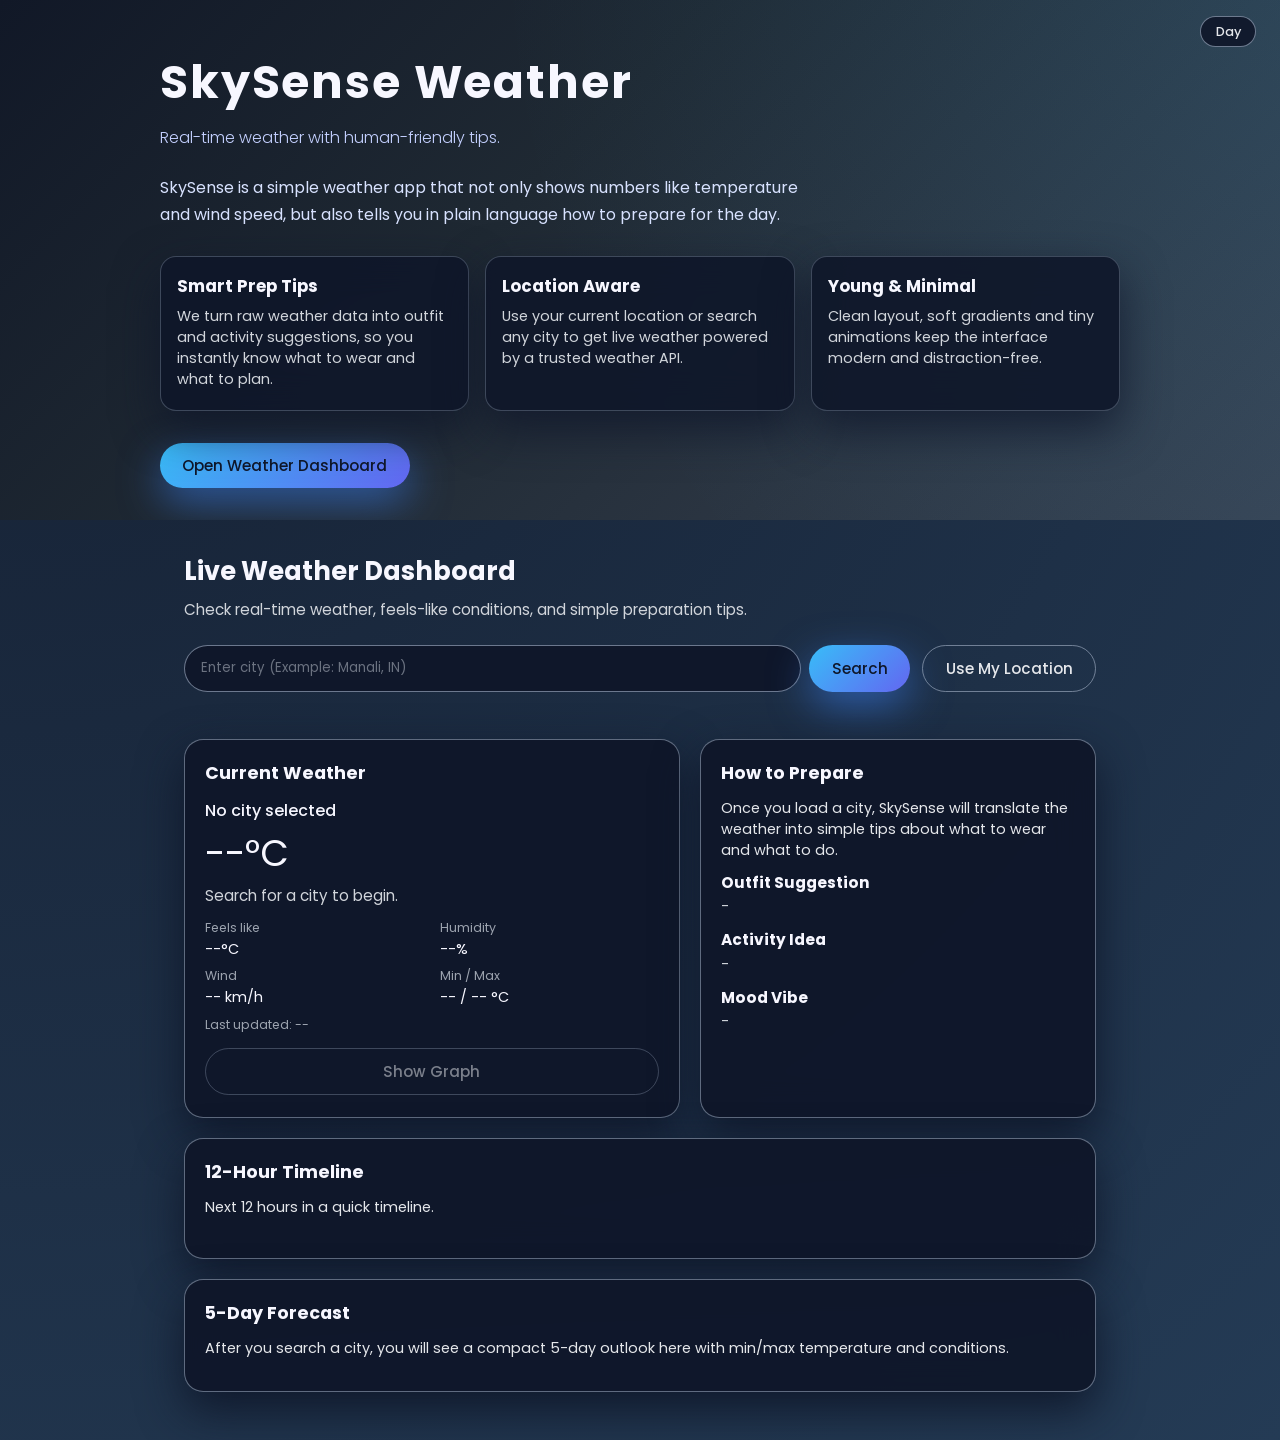
==== index.html @ d51dcdb4 "Initial commit: add weather dashboard web app. Set up a complete frontend weather dashboard with for" ====
<!DOCTYPE html>
<html lang="en">
<head>
  <meta charset="UTF-8" />
  <meta name="viewport" content="width=device-width, initial-scale=1.0" />
  <title>SkySense Weather</title>
  <link rel="stylesheet" href="style.css" />
  <link rel="preconnect" href="https://fonts.googleapis.com">
  <link rel="preconnect" href="https://fonts.gstatic.com" crossorigin>
  <link href="https://fonts.googleapis.com/css2?family=Poppins:wght@300;400;500;600&display=swap" rel="stylesheet">
</head>
<body>
  <header class="hero" id="home">
    <button class="theme-toggle" id="themeToggle" aria-label="Toggle day and night theme">
      Day
    </button>
    <div class="hero-content">
      <h1 class="app-title">SkySense Weather</h1>
      <p class="app-tagline">Real-time weather with human-friendly tips.</p>
      <p class="app-intro">
        SkySense is a simple weather app that not only shows numbers like temperature and wind speed,
        but also tells you in plain language how to prepare for the day.
      </p>
      <div class="hero-highlights">
        <div class="highlight-card">
          <h3>Smart Prep Tips</h3>
          <p>We turn raw weather data into outfit and activity suggestions, so you instantly know what to wear and what to plan.</p>
        </div>
        <div class="highlight-card">
          <h3>Location Aware</h3>
          <p>Use your current location or search any city to get live weather powered by a trusted weather API.</p>
        </div>
        <div class="highlight-card">
          <h3>Young & Minimal</h3>
          <p>Clean layout, soft gradients and tiny animations keep the interface modern and distraction-free.</p>
        </div>
      </div>

      <button class="primary-btn" id="openDashboardBtn">
        Open Weather Dashboard
      </button>
    </div>
  </header>
  <main>
    <section class="dashboard" id="dashboard">
      <div class="dashboard-header">
        <h2>Live Weather Dashboard</h2>
        <p>Check real-time weather, feels-like conditions, and simple preparation tips.</p>
      </div>
      <div class="search-row">
        <div class="search-group">
          <input
            type="text"
            id="cityInput"
            placeholder="Enter city (Example: Manali, IN)"
            aria-label="City name"
          />
          <button id="searchBtn" class="primary-btn">Search</button>
        </div>
        <button id="locationBtn" class="secondary-btn">
          Use My Location
        </button>
      </div>
      <div id="statusMessage" class="status-message" role="status" aria-live="polite"></div>
      <div id="cityMatches" class="city-matches hidden" aria-label="City search matches"></div>
      <div class="cards-grid">
        <article class="card" id="currentWeatherCard">
          <h3>Current Weather</h3>
          <div class="weather-main">
            <div>
              <p class="weather-location" id="locationName">No city selected</p>
              <p class="weather-temp" id="temperature">--°C</p>
              <p class="weather-desc" id="weatherDescription">Search for a city to begin.</p>
            </div>
            <div class="weather-icon-wrapper">
              <img id="weatherIcon" src="" alt="" class="weather-icon hidden" />
            </div>
          </div>

          <div class="weather-details">
            <div>
              <span class="label">Feels like</span>
              <span id="feelsLike">--°C</span>
            </div>
            <div>
              <span class="label">Humidity</span>
              <span id="humidity">--%</span>
            </div>
            <div>
              <span class="label">Wind</span>
              <span id="wind">-- km/h</span>
            </div>
            <div>
              <span class="label">Min / Max</span>
              <span id="minMax">-- / -- °C</span>
            </div>
          </div>

          <p class="updated-time" id="updatedTime">Last updated: --</p>
          <button class="secondary-btn show-graph-btn" id="showGraphBtn" disabled>
            Show Graph
          </button>
        </article>
        <article class="card" id="prepCard">
          <h3>How to Prepare</h3>
          <p class="prep-summary" id="prepSummary">
            Once you load a city, SkySense will translate the weather into simple tips about what to wear and what to do.
          </p>
          <div class="prep-details">
            <div class="prep-block">
              <h4>Outfit Suggestion</h4>
              <p id="outfitSuggestion">-</p>
            </div>
            <div class="prep-block">
              <h4>Activity Idea</h4>
              <p id="activitySuggestion">-</p>
            </div>
            <div class="prep-block">
              <h4>Mood Vibe</h4>
              <p id="moodLine">-</p>
            </div>
          </div>
        </article>
        <article class="card" id="hourlyCard">
          <h3>12-Hour Timeline</h3>
          <p class="forecast-summary">
            Next 12 hours in a quick timeline.
          </p>
          <div class="hourly-timeline" id="hourlyTimeline" aria-label="12-hour timeline forecast">
          </div>
        </article>
        <article class="card" id="forecastCard">
          <h3>5-Day Forecast</h3>
          <p class="forecast-summary">
            After you search a city, you will see a compact 5-day outlook here with min/max temperature and conditions.
          </p>
          <div class="forecast-grid" id="forecastGrid" aria-label="5-day forecast">
          </div>
        </article>
      </div>
    </section>
  </main>
  <script src="script.js"></script>
</body>
</html>
---- style.css ----
*,
*::before,
*::after {
  box-sizing: border-box;
}

body {
  margin: 0;
  font-family: "Poppins", system-ui, -apple-system, BlinkMacSystemFont, "Segoe UI", sans-serif;
  background: radial-gradient(circle at top left, #141e30, #243b55);
  color: #f7f7ff;
  min-height: 100vh;
  display: flex;
  flex-direction: column;
}

img {
  max-width: 100%;
  display: block;
}

button {
  font-family: inherit;
  cursor: pointer;
  border: none;
}

input {
  font-family: inherit;
}

.hero {
  padding: 3rem 1.5rem 2rem;
  background: linear-gradient(135deg, #111827 0%, #1f2933 40%, #374151 100%);
  position: relative;
  overflow: hidden;
}

.hero::before {
  content: "";
  position: absolute;
  inset: -10%;
  background: radial-gradient(circle at top right, rgba(56, 189, 248, 0.15), transparent 55%);
  opacity: 0.9;
  pointer-events: none;
}

.hero-content {
  position: relative;
  max-width: 960px;
  margin: 0 auto;
}

.app-title {
  font-size: clamp(2.4rem, 3.6vw, 3.2rem);
  margin: 0 0 0.5rem;
  letter-spacing: 0.04em;
}

.app-tagline {
  margin: 0 0 1.5rem;
  font-weight: 300;
  color: #c4d0ff;
}

.app-intro {
  max-width: 640px;
  margin: 0 0 1.75rem;
  line-height: 1.7;
  color: #d8e2ff;
}

.hero-highlights {
  display: grid;
  grid-template-columns: repeat(3, minmax(0, 1fr));
  gap: 1rem;
  margin-bottom: 2rem;
}

.highlight-card {
  background: rgba(15, 23, 42, 0.9);
  border-radius: 1rem;
  padding: 1rem 1rem 1.25rem;
  border: 1px solid rgba(148, 163, 184, 0.35);
  box-shadow: 0 18px 45px rgba(15, 23, 42, 0.8);
  backdrop-filter: blur(18px);
  transition: transform 200ms ease, box-shadow 200ms ease, border-color 200ms ease;
}

.highlight-card h3 {
  margin: 0 0 0.4rem;
  font-size: 1.05rem;
}

.highlight-card p {
  margin: 0;
  font-size: 0.9rem;
  color: #d1d5db;
}

.highlight-card:hover {
  transform: translateY(-4px);
  border-color: rgba(96, 165, 250, 0.9);
  box-shadow: 0 24px 50px rgba(15, 23, 42, 0.95);
}

.primary-btn,
.secondary-btn {
  display: inline-flex;
  align-items: center;
  justify-content: center;
  gap: 0.4rem;
  padding: 0.7rem 1.4rem;
  border-radius: 999px;
  font-weight: 500;
  font-size: 0.95rem;
  transition: transform 150ms ease, box-shadow 150ms ease, background 150ms ease,
    border-color 150ms ease, color 150ms ease;
}

.primary-btn {
  background: linear-gradient(135deg, #38bdf8, #6366f1);
  color: #0f172a;
  box-shadow: 0 14px 40px rgba(59, 130, 246, 0.55);
}

.primary-btn:hover {
  transform: translateY(-1px);
  box-shadow: 0 18px 45px rgba(59, 130, 246, 0.75);
}

.secondary-btn {
  background: transparent;
  color: #e5e7eb;
  border: 1px solid rgba(148, 163, 184, 0.7);
}

.secondary-btn:hover {
  background: rgba(15, 23, 42, 0.7);
  border-color: rgba(148, 163, 184, 1);
}

.theme-toggle {
  position: absolute;
  top: 1rem;
  right: 1.5rem;
  padding: 0.35rem 0.9rem;
  border-radius: 999px;
  font-size: 0.8rem;
  font-weight: 500;
  background: rgba(15, 23, 42, 0.9);
  color: #e5e7eb;
  border: 1px solid rgba(148, 163, 184, 0.7);
  backdrop-filter: blur(12px);
}

.theme-toggle:hover {
  background: rgba(30, 64, 175, 0.85);
  border-color: rgba(191, 219, 254, 0.9);
}

.dashboard {
  max-width: 960px;
  margin: 0 auto;
  padding: 2rem 1.5rem 3rem;
}

.dashboard-header h2 {
  margin: 0 0 0.4rem;
  font-size: 1.6rem;
}

.dashboard-header p {
  margin: 0 0 1.5rem;
  color: #d1d5db;
  font-size: 0.95rem;
}

.search-row {
  display: flex;
  flex-wrap: wrap;
  gap: 0.75rem;
  align-items: stretch;
  margin-bottom: 0.75rem;
}

.search-group {
  display: flex;
  flex: 1 1 220px;
  gap: 0.5rem;
}

#cityInput {
  flex: 1;
  border-radius: 999px;
  border: 1px solid rgba(148, 163, 184, 0.7);
  padding: 0.7rem 1rem;
  background: rgba(15, 23, 42, 0.95);
  color: #f9fafb;
  outline: none;
  min-width: 0;
}

#cityInput::placeholder {
  color: #6b7280;
}

#cityInput:focus {
  border-color: #60a5fa;
  box-shadow: 0 0 0 1px rgba(37, 99, 235, 0.6);
}

.helper-text {
  margin: 0 0 0.5rem;
  font-size: 0.85rem;
  color: #9ca3af;
}

.status-message {
  min-height: 1.2rem;
  font-size: 0.9rem;
  margin-bottom: 1rem;
}

.status-message.error {
  color: #fecaca;
}

.status-message.info {
  color: #bfdbfe;
}

.city-matches {
  margin: -0.25rem 0 1rem;
  padding: 0.85rem 0.9rem;
  border-radius: 1rem;
  border: 1px solid rgba(148, 163, 184, 0.45);
  background: rgba(15, 23, 42, 0.85);
  box-shadow: 0 14px 35px rgba(15, 23, 42, 0.7);
}

.city-matches-header {
  font-size: 0.85rem;
  color: #cbd5e1;
  margin-bottom: 0.55rem;
}

.city-matches-list {
  display: flex;
  flex-wrap: wrap;
  gap: 0.5rem;
}

.city-match-btn {
  background: rgba(148, 163, 184, 0.12);
  border: 1px solid rgba(148, 163, 184, 0.35);
  color: #e5e7eb;
  padding: 0.45rem 0.75rem;
  border-radius: 999px;
  font-size: 0.85rem;
  transition: background 150ms ease, border-color 150ms ease, transform 150ms ease;
}

.city-match-btn:hover {
  transform: translateY(-1px);
  background: rgba(96, 165, 250, 0.18);
  border-color: rgba(96, 165, 250, 0.75);
}

.city-match-btn.active {
  background: linear-gradient(135deg, rgba(56, 189, 248, 0.28), rgba(99, 102, 241, 0.28));
  border-color: rgba(56, 189, 248, 0.85);
}

.cards-grid {
  display: grid;
  grid-template-columns: 2fr 1.6fr;
  gap: 1.25rem;
}

.card {
  background: rgba(15, 23, 42, 0.95);
  border-radius: 1.2rem;
  padding: 1.25rem 1.25rem 1.4rem;
  border: 1px solid rgba(148, 163, 184, 0.6);
  box-shadow: 0 18px 45px rgba(15, 23, 42, 0.95);
  backdrop-filter: blur(18px);
  animation: cardIn 350ms ease-out;
}

.card h3 {
  margin: 0 0 0.75rem;
  font-size: 1.1rem;
}

.weather-main {
  display: flex;
  justify-content: space-between;
  gap: 1rem;
  align-items: center;
  margin-bottom: 0.75rem;
}

.weather-location {
  margin: 0 0 0.1rem;
  font-weight: 500;
}

.weather-temp {
  margin: 0 0 0.2rem;
  font-size: 2.3rem;
}

.weather-desc {
  margin: 0;
  color: #d1d5db;
  font-size: 0.95rem;
}

.weather-icon-wrapper {
  width: 70px;
  height: 70px;
  display: flex;
  align-items: center;
  justify-content: center;
}

.weather-icon {
  width: 70px;
  height: 70px;
  filter: drop-shadow(0 8px 18px rgba(15, 23, 42, 0.9));
}

.hidden {
  display: none;
}

.weather-details {
  display: grid;
  grid-template-columns: repeat(2, minmax(0, 1fr));
  gap: 0.4rem 1rem;
  font-size: 0.9rem;
  margin-bottom: 0.5rem;
}

.weather-details .label {
  display: block;
  color: #9ca3af;
  font-size: 0.78rem;
  margin-bottom: 0.15rem;
}

.updated-time {
  margin: 0;
  font-size: 0.78rem;
  color: #9ca3af;
}
.show-graph-btn {
  margin-top: 0.85rem;
  width: 100%;
}
.show-graph-btn:disabled {
  opacity: 0.5;
  cursor: not-allowed;
}

.cards-grid #hourlyCard {
  grid-column: 1 / -1;
}

.cards-grid #forecastCard {
  grid-column: 1 / -1;
}

.hourly-timeline {
  display: flex;
  gap: 0.75rem;
  overflow-x: auto;
  padding: 0.25rem 0.15rem 0.2rem;
  scroll-snap-type: x mandatory;
}

.hourly-timeline::-webkit-scrollbar {
  height: 8px;
}

.hourly-timeline::-webkit-scrollbar-thumb {
  background: rgba(148, 163, 184, 0.35);
  border-radius: 999px;
}

.hourly-item {
  flex: 0 0 auto;
  min-width: 140px;
  background: rgba(15, 23, 42, 0.9);
  border-radius: 0.9rem;
  padding: 0.85rem 0.85rem 0.95rem;
  border: 1px solid rgba(148, 163, 184, 0.5);
  text-align: center;
  scroll-snap-align: start;
}

.hourly-time {
  font-weight: 500;
  color: #e5e7eb;
  font-size: 0.86rem;
  margin-bottom: 0.25rem;
}

.hourly-icon {
  width: 46px;
  height: 46px;
  margin: 0 auto 0.2rem;
  filter: drop-shadow(0 4px 10px rgba(15, 23, 42, 0.9));
}

.hourly-temp {
  font-size: 0.9rem;
  color: #f3f4f6;
  margin-bottom: 0.15rem;
}

.hourly-desc {
  margin: 0;
  font-size: 0.78rem;
  color: #9ca3af;
}

.forecast-summary {
  margin: 0 0 0.6rem;
  font-size: 0.9rem;
  color: #e5e7eb;
}

.forecast-grid {
  display: grid;
  grid-template-columns: repeat(5, minmax(0, 1fr));
  gap: 0.8rem;
}

.forecast-day {
  background: rgba(15, 23, 42, 0.9);
  border-radius: 0.9rem;
  padding: 0.85rem 0.75rem 0.95rem;
  border: 1px solid rgba(148, 163, 184, 0.5);
  text-align: center;
  font-size: 0.85rem;
}

.forecast-day-label {
  font-weight: 500;
  margin-bottom: 0.35rem;
}

.forecast-day-icon {
  width: 52px;
  height: 52px;
  margin: 0 auto 0.3rem;
  filter: drop-shadow(0 4px 10px rgba(15, 23, 42, 0.9));
}

.forecast-day-temp {
  margin: 0.1rem 0;
  font-size: 0.8rem;
  color: #e5e7eb;
}

.forecast-day-desc {
  margin: 0;
  font-size: 0.78rem;
  color: #9ca3af;
}

.prep-summary {
  margin: 0 0 0.6rem;
  font-size: 0.9rem;
  color: #e5e7eb;
}

.prep-details {
  display: flex;
  flex-direction: column;
  gap: 0.7rem;
}

.prep-block h4 {
  margin: 0 0 0.15rem;
  font-size: 0.96rem;
}

.prep-block p {
  margin: 0;
  font-size: 0.88rem;
  color: #d1d5db;
}

@keyframes cardIn {
  from {
    opacity: 0;
    transform: translateY(6px);
  }
  to {
    opacity: 1;
    transform: translateY(0);
  }
}

@media (max-width: 900px) {
  .hero-highlights {
    grid-template-columns: repeat(2, minmax(0, 1fr));
  }

  .cards-grid {
    grid-template-columns: 1fr;
  }

  .card {
    padding: 1.1rem 1.1rem 1.3rem;
  }
}

@media (max-width: 640px) {
  .hero {
    padding-top: 2.4rem;
  }

  .hero-highlights {
    grid-template-columns: minmax(0, 1fr);
  }

  .search-row {
    flex-direction: column;
  }

  .search-group {
    width: 100%;
  }

  .weather-main {
    align-items: flex-start;
  }
}

html.theme-light body {
  background: radial-gradient(circle at top left, #e0f2fe, #f9fafb);
  color: #020617;
}

html.theme-light .hero {
  background: linear-gradient(135deg, #eff6ff 0%, #dbeafe 40%, #bfdbfe 100%);
}

html.theme-light .hero::before {
  background: radial-gradient(circle at top right, rgba(251, 191, 36, 0.4), transparent 55%);
}

html.theme-light .app-tagline,
html.theme-light .app-intro {
  color: #1e293b;
}

html.theme-light .highlight-card {
  background: rgba(255, 255, 255, 0.95);
  border-color: rgba(148, 163, 184, 0.6);
  box-shadow: 0 18px 45px rgba(148, 163, 184, 0.4);
}

html.theme-light .highlight-card p {
  color: #4b5563;
}

html.theme-light .secondary-btn {
  background: #ffffff;
  color: #111827;
}

html.theme-light .dashboard-header p,
html.theme-light .helper-text {
  color: #4b5563;
}

html.theme-light .card {
  background: #ffffff;
  border-color: rgba(148, 163, 184, 0.6);
  box-shadow: 0 18px 45px rgba(148, 163, 184, 0.35);
}

html.theme-light .status-message.info {
  color: #1d4ed8;
}

html.theme-light .status-message.error {
  color: #b91c1c;
}

html.theme-light .city-matches {
  background: #ffffff;
}

html.theme-light .weather-desc,
html.theme-light .prep-summary,
html.theme-light .prep-block p,
html.theme-light .forecast-summary,
html.theme-light .forecast-day-temp,
html.theme-light .forecast-day-desc,
html.theme-light .hourly-temp,
html.theme-light .hourly-desc {
  color: #111827;
}

html.theme-light .weather-details .label,
html.theme-light .updated-time {
  color: #6b7280;
}

html.theme-light .hourly-item,
html.theme-light .forecast-day {
  background: #f9fafb;
}

html.theme-light .hourly-time {
  color: #111827;
}
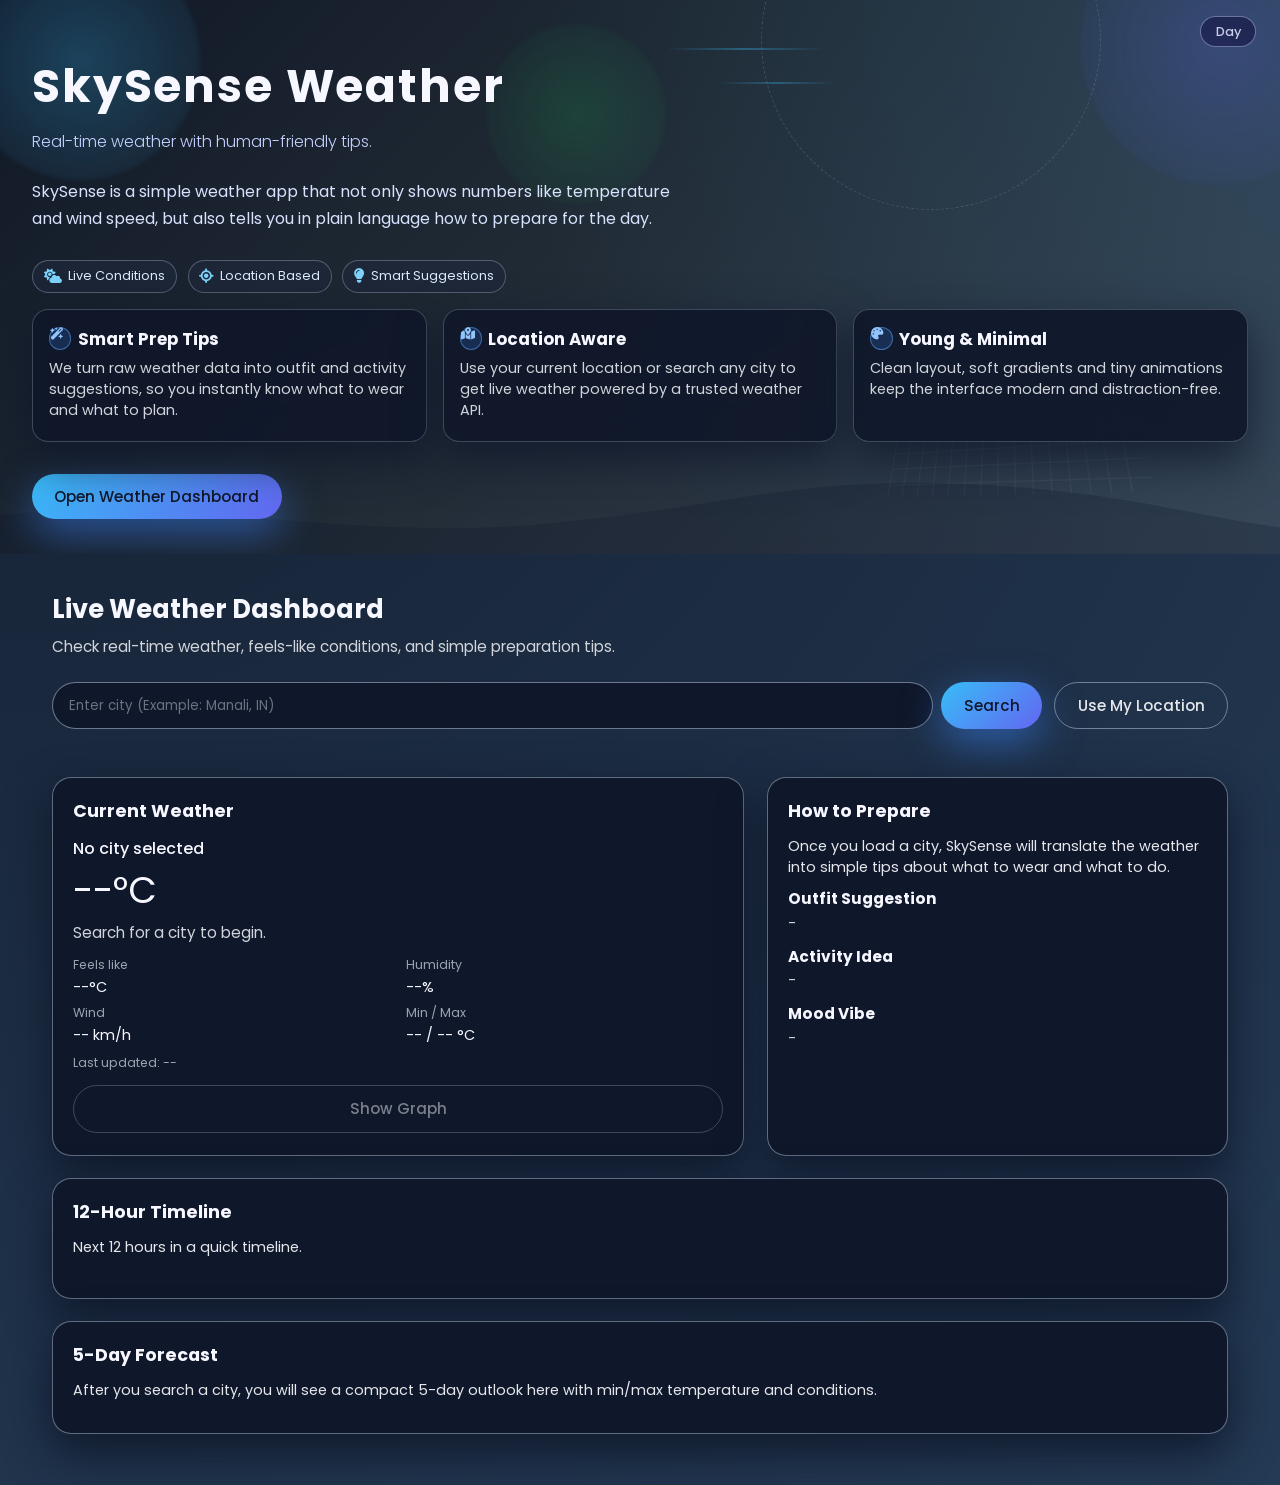
==== commit f8c694da: "Enhance home hero visuals with modern iconography and artifacts. Add Font Awesome icons, layered dec" ====
--- a/index.html
+++ b/index.html
@@ -5,12 +5,31 @@
   <meta name="viewport" content="width=device-width, initial-scale=1.0" />
   <title>SkySense Weather</title>
   <link rel="stylesheet" href="style.css" />
+  <link
+    rel="stylesheet"
+    href="https://cdnjs.cloudflare.com/ajax/libs/font-awesome/6.5.2/css/all.min.css"
+    integrity="sha512-SnH5WK+bZxgPHs44uWix+LLJAJ9/2PkPKZ5QiAj6Ta86w+fsb2TkR4j8V+AN13uQjo9l+f9CpK8yK9QW8Yh8gA=="
+    crossorigin="anonymous"
+    referrerpolicy="no-referrer"
+  />
   <link rel="preconnect" href="https://fonts.googleapis.com">
   <link rel="preconnect" href="https://fonts.gstatic.com" crossorigin>
   <link href="https://fonts.googleapis.com/css2?family=Poppins:wght@300;400;500;600&display=swap" rel="stylesheet">
 </head>
 <body>
   <header class="hero" id="home">
+    <div class="hero-artifacts" aria-hidden="true">
+      <span class="artifact artifact-orb artifact-orb-1"></span>
+      <span class="artifact artifact-orb artifact-orb-2"></span>
+      <span class="artifact artifact-orb artifact-orb-3"></span>
+      <span class="artifact artifact-ring"></span>
+      <span class="artifact artifact-grid"></span>
+      <span class="artifact artifact-line artifact-line-1"></span>
+      <span class="artifact artifact-line artifact-line-2"></span>
+      <svg class="artifact artifact-wave" viewBox="0 0 1200 220" preserveAspectRatio="none">
+        <path d="M0,128 C180,82 320,190 510,148 C670,113 750,36 910,56 C1048,72 1124,132 1200,156 L1200,220 L0,220 Z"></path>
+      </svg>
+    </div>
     <button class="theme-toggle" id="themeToggle" aria-label="Toggle day and night theme">
       Day
     </button>
@@ -21,17 +40,31 @@
         SkySense is a simple weather app that not only shows numbers like temperature and wind speed,
         but also tells you in plain language how to prepare for the day.
       </p>
+      <div class="hero-badges">
+        <div class="hero-badge">
+          <i class="badge-icon fa-solid fa-cloud-sun" aria-hidden="true"></i>
+          <span>Live Conditions</span>
+        </div>
+        <div class="hero-badge">
+          <i class="badge-icon fa-solid fa-location-crosshairs" aria-hidden="true"></i>
+          <span>Location Based</span>
+        </div>
+        <div class="hero-badge">
+          <i class="badge-icon fa-solid fa-lightbulb" aria-hidden="true"></i>
+          <span>Smart Suggestions</span>
+        </div>
+      </div>
       <div class="hero-highlights">
         <div class="highlight-card">
-          <h3>Smart Prep Tips</h3>
+          <h3><i class="card-icon fa-solid fa-wand-magic-sparkles" aria-hidden="true"></i>Smart Prep Tips</h3>
           <p>We turn raw weather data into outfit and activity suggestions, so you instantly know what to wear and what to plan.</p>
         </div>
         <div class="highlight-card">
-          <h3>Location Aware</h3>
+          <h3><i class="card-icon fa-solid fa-map-location-dot" aria-hidden="true"></i>Location Aware</h3>
           <p>Use your current location or search any city to get live weather powered by a trusted weather API.</p>
         </div>
         <div class="highlight-card">
-          <h3>Young & Minimal</h3>
+          <h3><i class="card-icon fa-solid fa-palette" aria-hidden="true"></i>Young & Minimal</h3>
           <p>Clean layout, soft gradients and tiny animations keep the interface modern and distraction-free.</p>
         </div>
       </div>
--- a/style.css
+++ b/style.css
@@ -12,6 +12,12 @@
   min-height: 100vh;
   display: flex;
   flex-direction: column;
+  overflow-x: hidden;
+}
+
+html,
+body {
+  width: 100%;
 }
 
 img {
@@ -49,6 +55,124 @@
   position: relative;
   max-width: 960px;
   margin: 0 auto;
+  width: 100%;
+  z-index: 2;
+}
+
+.hero-artifacts {
+  position: absolute;
+  inset: 0;
+  z-index: 1;
+  pointer-events: none;
+}
+
+.artifact {
+  position: absolute;
+}
+
+.artifact-orb {
+  border-radius: 999px;
+  filter: blur(2px);
+  opacity: 0.65;
+}
+
+.artifact-orb-1 {
+  width: 240px;
+  height: 240px;
+  top: -60px;
+  left: -40px;
+  background: radial-gradient(circle, rgba(56, 189, 248, 0.38), rgba(56, 189, 248, 0));
+}
+
+.artifact-orb-2 {
+  width: 280px;
+  height: 280px;
+  right: -80px;
+  top: -95px;
+  background: radial-gradient(circle, rgba(99, 102, 241, 0.35), rgba(99, 102, 241, 0));
+}
+
+.artifact-orb-3 {
+  width: 180px;
+  height: 180px;
+  left: 38%;
+  top: 24px;
+  background: radial-gradient(circle, rgba(34, 197, 94, 0.25), rgba(34, 197, 94, 0));
+}
+
+.artifact-ring {
+  width: 340px;
+  height: 340px;
+  right: 14%;
+  top: -130px;
+  border: 1px dashed rgba(148, 163, 184, 0.28);
+  border-radius: 999px;
+  animation: spinSlow 22s linear infinite;
+}
+
+.artifact-grid {
+  width: 240px;
+  height: 140px;
+  right: 12%;
+  bottom: 62px;
+  opacity: 0.15;
+  background-image: linear-gradient(rgba(148, 163, 184, 0.7) 1px, transparent 1px),
+    linear-gradient(90deg, rgba(148, 163, 184, 0.7) 1px, transparent 1px);
+  background-size: 16px 16px;
+  transform: perspective(240px) rotateX(22deg) rotateY(-12deg);
+}
+
+.artifact-line {
+  width: 160px;
+  height: 2px;
+  background: linear-gradient(90deg, rgba(148, 163, 184, 0), rgba(56, 189, 248, 0.8), rgba(148, 163, 184, 0));
+  opacity: 0.45;
+}
+
+.artifact-line-1 {
+  top: 48px;
+  left: 52%;
+}
+
+.artifact-line-2 {
+  top: 82px;
+  left: 56%;
+  width: 120px;
+  opacity: 0.4;
+}
+
+.artifact-wave {
+  left: 0;
+  right: 0;
+  bottom: -1px;
+  width: 100%;
+  height: 95px;
+  fill: rgba(15, 23, 42, 0.24);
+}
+
+.hero-badges {
+  display: flex;
+  flex-wrap: wrap;
+  gap: 0.65rem;
+  margin: 0 0 1rem;
+}
+
+.hero-badge {
+  display: inline-flex;
+  align-items: center;
+  gap: 0.4rem;
+  padding: 0.38rem 0.68rem;
+  border-radius: 999px;
+  font-size: 0.8rem;
+  color: #dbeafe;
+  background: rgba(30, 41, 59, 0.7);
+  border: 1px solid rgba(148, 163, 184, 0.45);
+}
+
+.badge-icon {
+  font-size: 0.9rem;
+  line-height: 1;
+  color: #7dd3fc;
 }
 
 .app-title {
@@ -88,8 +212,24 @@
 }
 
 .highlight-card h3 {
+  display: flex;
+  align-items: center;
+  gap: 0.4rem;
   margin: 0 0 0.4rem;
   font-size: 1.05rem;
+}
+
+.card-icon {
+  width: 1.4rem;
+  height: 1.4rem;
+  border-radius: 999px;
+  background: rgba(59, 130, 246, 0.2);
+  border: 1px solid rgba(96, 165, 250, 0.5);
+  display: inline-flex;
+  align-items: center;
+  justify-content: center;
+  font-size: 0.78rem;
+  color: #93c5fd;
 }
 
 .highlight-card p {
@@ -163,6 +303,7 @@
   max-width: 960px;
   margin: 0 auto;
   padding: 2rem 1.5rem 3rem;
+  width: 100%;
 }
 
 .dashboard-header h2 {
@@ -278,6 +419,10 @@
   gap: 1.25rem;
 }
 
+.cards-grid > * {
+  min-width: 0;
+}
+
 .card {
   background: rgba(15, 23, 42, 0.95);
   border-radius: 1.2rem;
@@ -505,6 +650,15 @@
   }
 }
 
+@keyframes spinSlow {
+  from {
+    transform: rotate(0deg);
+  }
+  to {
+    transform: rotate(360deg);
+  }
+}
+
 @media (max-width: 900px) {
   .hero-highlights {
     grid-template-columns: repeat(2, minmax(0, 1fr));
@@ -541,6 +695,228 @@
   }
 }
 
+/* Mobile: up to 575px */
+@media (max-width: 575px) {
+  body {
+    font-size: 15px;
+  }
+
+  .hero {
+    padding: 2.2rem 0.85rem 1.5rem;
+  }
+
+  .theme-toggle {
+    top: 0.7rem;
+    right: 1rem;
+  }
+
+  .dashboard {
+    padding: 1.2rem 0.85rem 2rem;
+  }
+
+  .app-title {
+    font-size: 1.85rem;
+  }
+
+  .app-tagline,
+  .app-intro,
+  .dashboard-header p {
+    font-size: 0.9rem;
+  }
+
+  .artifact-ring {
+    width: 220px;
+    height: 220px;
+    right: -60px;
+    top: -70px;
+  }
+
+  .artifact-grid,
+  .artifact-line,
+  .artifact-orb-3 {
+    display: none;
+  }
+
+  .artifact-wave {
+    height: 70px;
+  }
+
+  .hero-badges {
+    gap: 0.45rem;
+    margin-bottom: 0.8rem;
+  }
+
+  .hero-badge {
+    font-size: 0.74rem;
+    padding: 0.32rem 0.56rem;
+  }
+
+  .search-group {
+    flex-direction: column;
+  }
+
+  .primary-btn,
+  .secondary-btn,
+  #cityInput {
+    width: 100%;
+  }
+
+  #cityInput {
+    min-height: 42px;
+  }
+
+  .card {
+    padding: 1rem;
+    border-radius: 0.9rem;
+  }
+
+  .weather-main {
+    flex-direction: column;
+    align-items: flex-start;
+  }
+
+  .weather-temp {
+    font-size: 2rem;
+  }
+
+  .weather-details {
+    grid-template-columns: 1fr;
+  }
+
+  .forecast-grid {
+    grid-template-columns: repeat(2, minmax(0, 1fr));
+    gap: 0.65rem;
+  }
+
+  .forecast-day {
+    padding: 0.75rem 0.45rem 0.8rem;
+    font-size: 0.78rem;
+  }
+
+  .forecast-day-icon {
+    width: 40px;
+    height: 40px;
+  }
+
+  .hourly-item {
+    min-width: 116px;
+    padding: 0.75rem 0.7rem 0.85rem;
+  }
+
+  .hourly-icon {
+    width: 40px;
+    height: 40px;
+  }
+
+  .city-matches-list {
+    display: grid;
+    grid-template-columns: 1fr;
+  }
+
+  .city-match-btn {
+    width: 100%;
+    justify-content: center;
+  }
+}
+
+/* Tablet: 576px to 991px */
+@media (min-width: 576px) and (max-width: 991px) {
+  .dashboard,
+  .hero-content {
+    max-width: 100%;
+  }
+
+  .dashboard {
+    padding: 1.75rem 1.25rem 2.35rem;
+  }
+
+  .hero {
+    padding: 2.6rem 1.25rem 1.9rem;
+  }
+
+  .hero-highlights {
+    grid-template-columns: repeat(2, minmax(0, 1fr));
+  }
+
+  .cards-grid {
+    grid-template-columns: 1fr;
+  }
+
+  .search-group {
+    flex: 1 1 100%;
+  }
+
+  .forecast-grid {
+    grid-template-columns: repeat(3, minmax(0, 1fr));
+  }
+}
+
+/* Desktop: 992px to 1279px */
+@media (min-width: 992px) and (max-width: 1279px) {
+  .hero-content,
+  .dashboard {
+    max-width: 1100px;
+  }
+
+  .cards-grid {
+    grid-template-columns: 1.7fr 1.3fr;
+  }
+
+  .forecast-grid {
+    grid-template-columns: repeat(5, minmax(0, 1fr));
+  }
+}
+
+/* Large / other screens: 1280px and above */
+@media (min-width: 1280px) {
+  .hero-content,
+  .dashboard {
+    max-width: 1240px;
+  }
+
+  .hero {
+    padding: 3.25rem 2rem 2.2rem;
+  }
+
+  .dashboard {
+    padding: 2.2rem 2rem 3.2rem;
+  }
+
+  .cards-grid {
+    grid-template-columns: 1.8fr 1.2fr;
+    gap: 1.4rem;
+  }
+
+  .hourly-item {
+    min-width: 154px;
+  }
+}
+
+@media (max-width: 359px) {
+  .app-title {
+    font-size: 1.65rem;
+  }
+
+  .hero-badge {
+    width: 100%;
+    justify-content: center;
+  }
+
+  .forecast-grid {
+    grid-template-columns: 1fr;
+  }
+}
+
+@media (orientation: landscape) and (max-height: 500px) {
+  .hero {
+    padding-top: 1.6rem;
+  }
+
+  .hero-highlights {
+    grid-template-columns: repeat(2, minmax(0, 1fr));
+  }
+}
+
 html.theme-light body {
   background: radial-gradient(circle at top left, #e0f2fe, #f9fafb);
   color: #020617;
@@ -552,6 +928,33 @@
 
 html.theme-light .hero::before {
   background: radial-gradient(circle at top right, rgba(251, 191, 36, 0.4), transparent 55%);
+}
+
+html.theme-light .artifact-wave {
+  fill: rgba(255, 255, 255, 0.72);
+}
+
+html.theme-light .artifact-ring {
+  border-color: rgba(59, 130, 246, 0.3);
+}
+
+html.theme-light .artifact-grid {
+  opacity: 0.13;
+}
+
+html.theme-light .artifact-line {
+  background: linear-gradient(90deg, rgba(148, 163, 184, 0), rgba(37, 99, 235, 0.75), rgba(148, 163, 184, 0));
+}
+
+html.theme-light .hero-badge {
+  background: rgba(255, 255, 255, 0.78);
+  color: #1e293b;
+  border-color: rgba(148, 163, 184, 0.55);
+}
+
+html.theme-light .badge-icon,
+html.theme-light .card-icon {
+  color: #1d4ed8;
 }
 
 html.theme-light .app-tagline,
@@ -620,4 +1023,14 @@
 
 html.theme-light .hourly-time {
   color: #111827;
+}
+
+@media (prefers-reduced-motion: reduce) {
+  .artifact-ring,
+  .highlight-card,
+  .primary-btn,
+  .secondary-btn {
+    animation: none;
+    transition: none;
+  }
 }
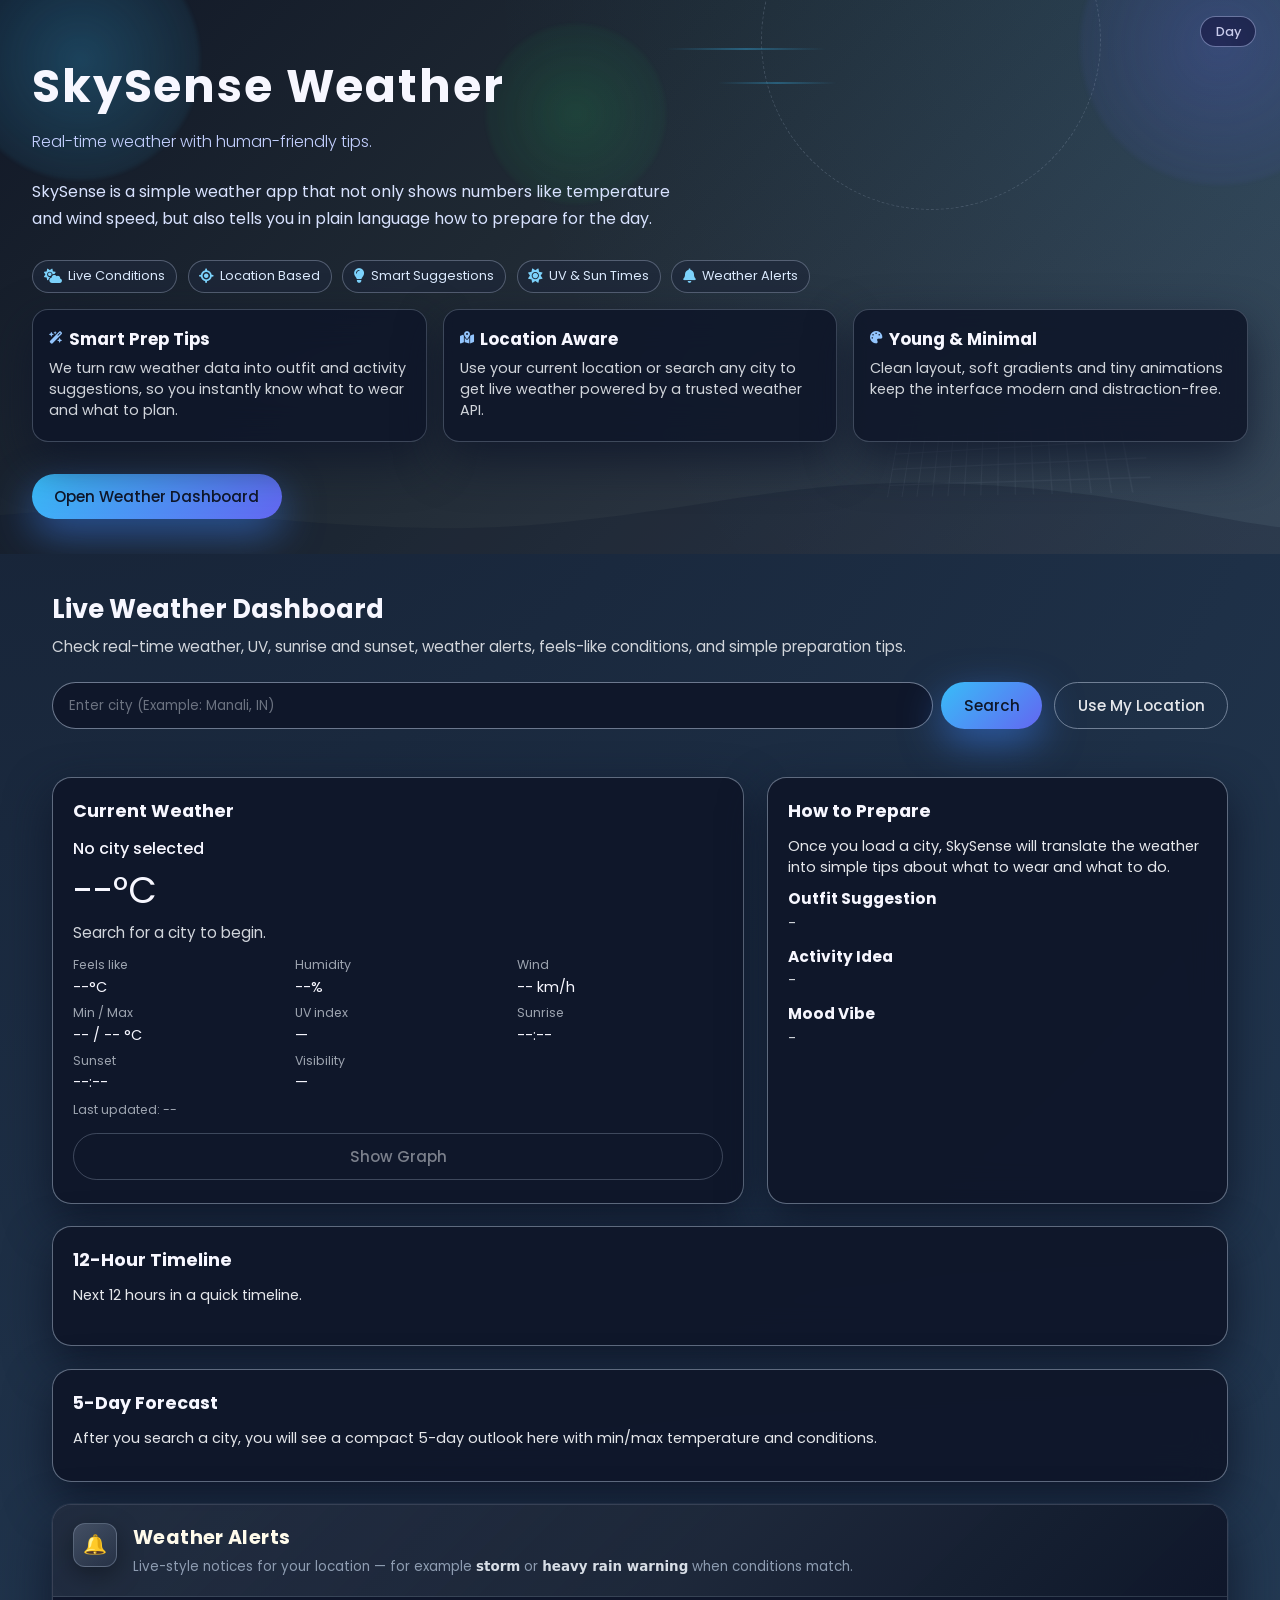
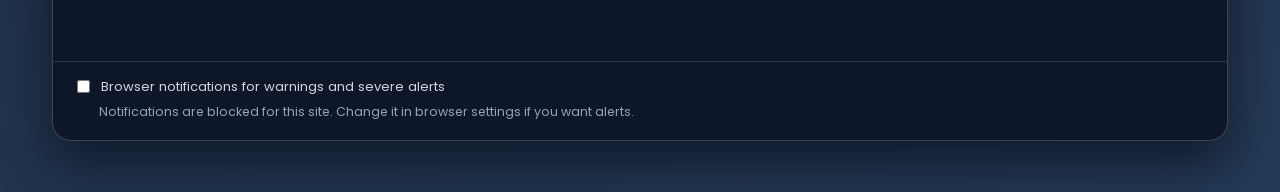
==== commit a1c127a7: "Remove graph loading overlays and spinner styles. Made-with: Cursor" ====
--- a/index.html
+++ b/index.html
@@ -53,6 +53,14 @@
           <i class="badge-icon fa-solid fa-lightbulb" aria-hidden="true"></i>
           <span>Smart Suggestions</span>
         </div>
+        <div class="hero-badge">
+          <i class="badge-icon fa-solid fa-sun" aria-hidden="true"></i>
+          <span>UV &amp; Sun Times</span>
+        </div>
+        <div class="hero-badge">
+          <i class="badge-icon fa-solid fa-bell" aria-hidden="true"></i>
+          <span>Weather Alerts</span>
+        </div>
       </div>
       <div class="hero-highlights">
         <div class="highlight-card">
@@ -78,7 +86,7 @@
     <section class="dashboard" id="dashboard">
       <div class="dashboard-header">
         <h2>Live Weather Dashboard</h2>
-        <p>Check real-time weather, feels-like conditions, and simple preparation tips.</p>
+        <p>Check real-time weather, UV, sunrise and sunset, weather alerts, feels-like conditions, and simple preparation tips.</p>
       </div>
       <div class="search-row">
         <div class="search-group">
@@ -106,7 +114,12 @@
               <p class="weather-desc" id="weatherDescription">Search for a city to begin.</p>
             </div>
             <div class="weather-icon-wrapper">
-              <img id="weatherIcon" src="" alt="" class="weather-icon hidden" />
+              <div
+                id="weatherIcon"
+                class="weather-icon-animated hidden"
+                role="img"
+                aria-hidden="true"
+              ></div>
             </div>
           </div>
 
@@ -126,6 +139,22 @@
             <div>
               <span class="label">Min / Max</span>
               <span id="minMax">-- / -- °C</span>
+            </div>
+            <div>
+              <span class="label">UV index</span>
+              <span id="uvIndex">—</span>
+            </div>
+            <div>
+              <span class="label">Sunrise</span>
+              <span id="sunriseTime">--:--</span>
+            </div>
+            <div>
+              <span class="label">Sunset</span>
+              <span id="sunsetTime">--:--</span>
+            </div>
+            <div>
+              <span class="label">Visibility</span>
+              <span id="visibility">—</span>
             </div>
           </div>
 
@@ -170,9 +199,31 @@
           <div class="forecast-grid" id="forecastGrid" aria-label="5-day forecast">
           </div>
         </article>
+        <article class="card weather-alerts-card" id="alertsCard">
+          <header class="weather-alerts-banner">
+            <div class="weather-alerts-banner-icon" aria-hidden="true">
+              <span class="weather-alerts-banner-glyph" aria-hidden="true">🔔</span>
+            </div>
+            <div class="weather-alerts-banner-text">
+              <h3>Weather Alerts</h3>
+              <p class="weather-alerts-lead">
+                Live-style notices for your location — for example <strong>storm</strong> or <strong>heavy rain warning</strong> when conditions match.
+              </p>
+            </div>
+          </header>
+          <div id="alertsList" class="wx-alerts-feed" aria-live="polite" aria-label="Weather alerts list"></div>
+          <footer class="weather-alerts-footer">
+            <label class="notify-label">
+              <input type="checkbox" id="notifySevereToggle" />
+              <span>Browser notifications for warnings and severe alerts</span>
+            </label>
+            <p class="notify-hint" id="notifyHint"></p>
+          </footer>
+        </article>
       </div>
     </section>
   </main>
+  <script src="config.js"></script>
   <script src="script.js"></script>
 </body>
 </html>
--- a/style.css
+++ b/style.css
@@ -220,11 +220,11 @@
 }
 
 .card-icon {
-  width: 1.4rem;
-  height: 1.4rem;
-  border-radius: 999px;
-  background: rgba(59, 130, 246, 0.2);
-  border: 1px solid rgba(96, 165, 250, 0.5);
+  width: auto;
+  height: auto;
+  border-radius: 0;
+  background: transparent;
+  border: 0;
   display: inline-flex;
   align-items: center;
   justify-content: center;
@@ -463,17 +463,61 @@
 }
 
 .weather-icon-wrapper {
-  width: 70px;
-  height: 70px;
-  display: flex;
+  display: inline-flex;
   align-items: center;
   justify-content: center;
-}
-
-.weather-icon {
-  width: 70px;
-  height: 70px;
-  filter: drop-shadow(0 8px 18px rgba(15, 23, 42, 0.9));
+  width: fit-content;
+  height: fit-content;
+  min-width: 70px;
+  min-height: 70px;
+}
+
+.weather-icon-animated {
+  display: inline-flex;
+  align-items: center;
+  justify-content: center;
+  width: min(88px, 22vw);
+  height: min(88px, 22vw);
+  filter: drop-shadow(0 6px 14px rgba(15, 23, 42, 0.35));
+}
+
+.weather-icon-animated .wx-meteocon {
+  width: 100%;
+  height: 100%;
+  display: block;
+  border: none;
+  pointer-events: none;
+  object-fit: contain;
+}
+
+.hourly-icon-wrap {
+  width: 46px;
+  height: 46px;
+  margin: 0 auto 0.2rem;
+  display: flex;
+  align-items: center;
+  justify-content: center;
+}
+
+.hourly-icon-wrap .weather-icon-animated {
+  width: 46px;
+  height: 46px;
+  filter: drop-shadow(0 4px 10px rgba(15, 23, 42, 0.4));
+}
+
+.forecast-day-icon-wrap {
+  width: 52px;
+  height: 52px;
+  margin: 0 auto 0.3rem;
+  display: flex;
+  align-items: center;
+  justify-content: center;
+}
+
+.forecast-day-icon-wrap .weather-icon-animated {
+  width: 52px;
+  height: 52px;
+  filter: drop-shadow(0 4px 10px rgba(15, 23, 42, 0.4));
 }
 
 .hidden {
@@ -509,12 +553,278 @@
   cursor: not-allowed;
 }
 
+.cards-grid #alertsCard {
+  grid-column: 1 / -1;
+  order: 99;
+}
+
 .cards-grid #hourlyCard {
   grid-column: 1 / -1;
 }
 
 .cards-grid #forecastCard {
   grid-column: 1 / -1;
+}
+
+.weather-alerts-card {
+  overflow: hidden;
+  padding: 0;
+  border-width: 1px;
+  border-color: rgba(148, 163, 184, 0.3);
+  box-shadow: 0 22px 50px rgba(15, 23, 42, 0.95), 0 0 0 1px rgba(148, 163, 184, 0.1);
+}
+
+.weather-alerts-card .weather-alerts-banner {
+  margin: 0;
+  padding: 1.1rem 1.25rem 1.15rem;
+  display: flex;
+  gap: 1rem;
+  align-items: flex-start;
+  background: linear-gradient(135deg, rgba(51, 65, 85, 0.5) 0%, rgba(30, 41, 59, 0.95) 55%, rgba(15, 23, 42, 0.98) 100%);
+  border-bottom: 1px solid rgba(148, 163, 184, 0.22);
+}
+
+.weather-alerts-banner-icon {
+  flex-shrink: 0;
+  width: 2.75rem;
+  height: 2.75rem;
+  display: flex;
+  align-items: center;
+  justify-content: center;
+  border-radius: 0.75rem;
+  background: linear-gradient(145deg, rgba(148, 163, 184, 0.3), rgba(51, 65, 85, 0.35));
+  border: 1px solid rgba(148, 163, 184, 0.4);
+  color: #cbd5e1;
+  font-size: 1.35rem;
+  box-shadow: 0 8px 24px rgba(0, 0, 0, 0.35);
+}
+
+.weather-alerts-banner-glyph {
+  display: block;
+  line-height: 1;
+  font-size: 1.2rem;
+}
+
+.weather-alerts-banner-text h3 {
+  margin: 0 0 0.35rem;
+  font-size: 1.2rem;
+  letter-spacing: 0.02em;
+  color: #fffbeb;
+}
+
+.weather-alerts-lead {
+  margin: 0;
+  font-size: 0.84rem;
+  line-height: 1.55;
+  color: #94a3b8;
+  opacity: 0.95;
+}
+
+.weather-alerts-lead strong {
+  color: #e2e8f0;
+  font-weight: 600;
+}
+
+.wx-alerts-feed {
+  padding: 1rem 1.25rem 1.15rem;
+  display: flex;
+  flex-direction: column;
+  gap: 0.75rem;
+  min-height: 4rem;
+  background: rgba(15, 23, 42, 0.55);
+}
+
+.wx-alert-block {
+  display: flex;
+  gap: 0;
+  align-items: stretch;
+  border-radius: 0.85rem;
+  overflow: hidden;
+  border: 1px solid rgba(148, 163, 184, 0.28);
+  background: rgba(30, 41, 59, 0.75);
+  box-shadow: 0 10px 28px rgba(0, 0, 0, 0.25);
+}
+
+.wx-alert-accent {
+  width: 5px;
+  flex-shrink: 0;
+}
+
+.wx-alert-severe .wx-alert-accent {
+  background: linear-gradient(180deg, #f87171, #dc2626, #991b1b);
+  box-shadow: 0 0 20px rgba(248, 113, 113, 0.35);
+}
+
+.wx-alert-warning .wx-alert-accent {
+  background: linear-gradient(180deg, #64748b, #334155);
+}
+
+.wx-alert-info .wx-alert-accent {
+  background: linear-gradient(180deg, #38bdf8, #0284c7);
+}
+
+.wx-alert-inner {
+  flex: 1;
+  padding: 0.75rem 0.9rem 0.85rem 0.95rem;
+  min-width: 0;
+}
+
+.wx-alert-top {
+  display: flex;
+  align-items: center;
+  justify-content: space-between;
+  gap: 0.65rem;
+  margin-bottom: 0.45rem;
+}
+
+.wx-alert-pill {
+  display: inline-block;
+  font-size: 0.65rem;
+  font-weight: 700;
+  letter-spacing: 0.1em;
+  text-transform: uppercase;
+  color: #e2e8f0;
+  background: linear-gradient(90deg, #64748b, #475569);
+  padding: 0.28rem 0.55rem;
+  border-radius: 0.35rem;
+  box-shadow: 0 2px 8px rgba(0, 0, 0, 0.2);
+}
+
+.wx-alert-severe .wx-alert-pill {
+  background: linear-gradient(90deg, #fecaca, #f87171);
+  color: #450a0a;
+}
+
+.wx-alert-info .wx-alert-pill {
+  background: linear-gradient(90deg, #bae6fd, #7dd3fc);
+  color: #0c4a6e;
+}
+
+.wx-alert-icon {
+  font-size: 1.15rem;
+  color: #94a3b8;
+  opacity: 0.9;
+}
+
+.wx-alert-severe .wx-alert-icon {
+  color: #fca5a5;
+}
+
+.wx-alert-warning .wx-alert-icon {
+  color: #cbd5e1;
+}
+
+.wx-alert-info .wx-alert-icon {
+  color: #7dd3fc;
+}
+
+.wx-alert-headline {
+  margin: 0 0 0.35rem;
+  font-size: 1rem;
+  font-weight: 600;
+  color: #f8fafc;
+  line-height: 1.3;
+}
+
+.wx-alert-detail {
+  margin: 0;
+  font-size: 0.84rem;
+  line-height: 1.5;
+  color: #cbd5e1;
+}
+
+.wx-alerts-empty-state {
+  padding: 0.35rem 0 0.15rem;
+  text-align: center;
+}
+
+.wx-alerts-empty-title {
+  margin: 0 0 0.4rem;
+  font-size: 0.95rem;
+  font-weight: 600;
+  color: #e2e8f0;
+}
+
+.wx-alerts-empty-desc {
+  margin: 0 0 1rem;
+  font-size: 0.82rem;
+  line-height: 1.55;
+  color: #94a3b8;
+  max-width: 32rem;
+  margin-left: auto;
+  margin-right: auto;
+}
+
+.wx-alerts-demo-chips {
+  display: flex;
+  flex-wrap: wrap;
+  gap: 0.45rem;
+  justify-content: center;
+}
+
+.wx-demo-chip {
+  font-size: 0.72rem;
+  font-weight: 600;
+  letter-spacing: 0.06em;
+  text-transform: uppercase;
+  padding: 0.35rem 0.65rem;
+  border-radius: 999px;
+  border: 1px solid rgba(148, 163, 184, 0.35);
+  color: #cbd5e1;
+  background: rgba(30, 41, 59, 0.6);
+}
+
+.wx-demo-severe {
+  border-color: rgba(248, 113, 113, 0.45);
+  color: #fecaca;
+  background: rgba(127, 29, 29, 0.2);
+}
+
+.wx-demo-warning {
+  border-color: rgba(148, 163, 184, 0.4);
+  color: #cbd5e1;
+  background: rgba(51, 65, 85, 0.28);
+}
+
+.wx-demo-wind {
+  border-color: rgba(56, 189, 248, 0.4);
+  color: #bae6fd;
+  background: rgba(12, 74, 110, 0.25);
+}
+
+.weather-alerts-footer {
+  margin: 0;
+  padding: 0.9rem 1.25rem 1.15rem;
+  border-top: 1px solid rgba(148, 163, 184, 0.2);
+  background: rgba(15, 23, 42, 0.65);
+}
+
+.notify-label {
+  display: flex;
+  align-items: flex-start;
+  gap: 0.5rem;
+  font-size: 0.82rem;
+  color: #d1d5db;
+  cursor: pointer;
+  line-height: 1.45;
+}
+
+.notify-label input {
+  margin-top: 0.2rem;
+  flex-shrink: 0;
+  accent-color: #38bdf8;
+}
+
+.notify-hint {
+  margin: 0.45rem 0 0 1.6rem;
+  font-size: 0.78rem;
+  color: #94a3b8;
+}
+
+@media (min-width: 640px) {
+  .weather-details {
+    grid-template-columns: repeat(3, minmax(0, 1fr));
+  }
 }
 
 .hourly-timeline {
@@ -552,13 +862,6 @@
   margin-bottom: 0.25rem;
 }
 
-.hourly-icon {
-  width: 46px;
-  height: 46px;
-  margin: 0 auto 0.2rem;
-  filter: drop-shadow(0 4px 10px rgba(15, 23, 42, 0.9));
-}
-
 .hourly-temp {
   font-size: 0.9rem;
   color: #f3f4f6;
@@ -597,13 +900,6 @@
   margin-bottom: 0.35rem;
 }
 
-.forecast-day-icon {
-  width: 52px;
-  height: 52px;
-  margin: 0 auto 0.3rem;
-  filter: drop-shadow(0 4px 10px rgba(15, 23, 42, 0.9));
-}
-
 .forecast-day-temp {
   margin: 0.1rem 0;
   font-size: 0.8rem;
@@ -695,7 +991,6 @@
   }
 }
 
-/* Mobile: up to 575px */
 @media (max-width: 575px) {
   body {
     font-size: 15px;
@@ -762,7 +1057,11 @@
   }
 
   #cityInput {
-    min-height: 42px;
+    height: 44px !important;
+    min-height: 44px !important;
+    padding: 0 0.9rem !important;
+    font-size: 0.95rem !important;
+    line-height: 1.2 !important;
   }
 
   .card {
@@ -793,7 +1092,8 @@
     font-size: 0.78rem;
   }
 
-  .forecast-day-icon {
+  .forecast-day-icon-wrap,
+  .forecast-day-icon-wrap .weather-icon-animated {
     width: 40px;
     height: 40px;
   }
@@ -803,7 +1103,8 @@
     padding: 0.75rem 0.7rem 0.85rem;
   }
 
-  .hourly-icon {
+  .hourly-icon-wrap,
+  .hourly-icon-wrap .weather-icon-animated {
     width: 40px;
     height: 40px;
   }
@@ -819,7 +1120,6 @@
   }
 }
 
-/* Tablet: 576px to 991px */
 @media (min-width: 576px) and (max-width: 991px) {
   .dashboard,
   .hero-content {
@@ -851,7 +1151,6 @@
   }
 }
 
-/* Desktop: 992px to 1279px */
 @media (min-width: 992px) and (max-width: 1279px) {
   .hero-content,
   .dashboard {
@@ -867,7 +1166,6 @@
   }
 }
 
-/* Large / other screens: 1280px and above */
 @media (min-width: 1280px) {
   .hero-content,
   .dashboard {
@@ -957,6 +1255,38 @@
   color: #1d4ed8;
 }
 
+html.theme-light .weather-icon-animated {
+  filter: drop-shadow(0 10px 22px rgba(37, 99, 235, 0.22)) contrast(1.32) saturate(1.35) brightness(1.06);
+}
+
+html.theme-light .weather-icon-animated {
+  width: min(96px, 26vw);
+  height: min(96px, 26vw);
+}
+
+html.theme-light .weather-icon-wrapper,
+html.theme-light .hourly-icon-wrap,
+html.theme-light .forecast-day-icon-wrap {
+  background: radial-gradient(circle at 30% 25%, rgba(37, 99, 235, 0.22), rgba(59, 130, 246, 0.1));
+  border: 1px solid rgba(37, 99, 235, 0.35);
+  box-shadow: inset 0 0 0 1px rgba(255, 255, 255, 0.55);
+  border-radius: 1rem;
+}
+
+html.theme-light .weather-icon-wrapper {
+  padding: 0.25rem;
+}
+
+html.theme-light .hourly-icon-wrap,
+html.theme-light .forecast-day-icon-wrap {
+  padding: 0.18rem;
+}
+
+html.theme-light .hourly-icon-wrap .weather-icon-animated,
+html.theme-light .forecast-day-icon-wrap .weather-icon-animated {
+  filter: drop-shadow(0 4px 10px rgba(148, 163, 184, 0.35));
+}
+
 html.theme-light .app-tagline,
 html.theme-light .app-intro {
   color: #1e293b;
@@ -986,6 +1316,110 @@
   background: #ffffff;
   border-color: rgba(148, 163, 184, 0.6);
   box-shadow: 0 18px 45px rgba(148, 163, 184, 0.35);
+}
+
+html.theme-light .weather-alerts-card {
+  border-color: rgba(217, 119, 6, 0.35);
+  box-shadow: 0 18px 45px rgba(251, 191, 36, 0.15), 0 0 0 1px rgba(251, 191, 36, 0.2);
+}
+
+html.theme-light .weather-alerts-card .weather-alerts-banner {
+  background: linear-gradient(135deg, rgba(254, 243, 199, 0.95) 0%, rgba(255, 251, 235, 0.98) 50%, #ffffff 100%);
+  border-bottom-color: rgba(251, 191, 36, 0.35);
+}
+
+html.theme-light .weather-alerts-banner-icon {
+  background: linear-gradient(145deg, #fef3c7, #fde68a);
+  border-color: rgba(217, 119, 6, 0.35);
+  color: #b45309;
+  box-shadow: 0 6px 18px rgba(217, 119, 6, 0.2);
+}
+
+html.theme-light .weather-alerts-banner-text h3 {
+  color: #78350f;
+}
+
+html.theme-light .weather-alerts-lead {
+  color: #92400e;
+}
+
+html.theme-light .weather-alerts-lead strong {
+  color: #451a03;
+}
+
+html.theme-light .wx-alerts-feed {
+  background: #f8fafc;
+}
+
+html.theme-light .wx-alert-block {
+  background: #ffffff;
+  border-color: rgba(148, 163, 184, 0.4);
+  box-shadow: 0 8px 24px rgba(148, 163, 184, 0.2);
+}
+
+html.theme-light .wx-alert-headline {
+  color: #0f172a;
+}
+
+html.theme-light .wx-alert-detail {
+  color: #475569;
+}
+
+html.theme-light .wx-alert-icon {
+  color: #64748b;
+}
+
+html.theme-light .wx-alert-severe .wx-alert-icon {
+  color: #dc2626;
+}
+
+html.theme-light .wx-alert-warning .wx-alert-icon {
+  color: #d97706;
+}
+
+html.theme-light .wx-alert-info .wx-alert-icon {
+  color: #0284c7;
+}
+
+html.theme-light .wx-alerts-empty-title {
+  color: #1e293b;
+}
+
+html.theme-light .wx-alerts-empty-desc {
+  color: #64748b;
+}
+
+html.theme-light .wx-demo-chip {
+  background: #f1f5f9;
+  border-color: rgba(148, 163, 184, 0.45);
+  color: #475569;
+}
+
+html.theme-light .wx-demo-severe {
+  background: #fef2f2;
+  border-color: rgba(220, 38, 38, 0.35);
+  color: #991b1b;
+}
+
+html.theme-light .wx-demo-warning {
+  background: #fffbeb;
+  border-color: rgba(217, 119, 6, 0.35);
+  color: #92400e;
+}
+
+html.theme-light .wx-demo-wind {
+  background: #f0f9ff;
+  border-color: rgba(2, 132, 199, 0.35);
+  color: #0369a1;
+}
+
+html.theme-light .weather-alerts-footer {
+  background: #ffffff;
+  border-top-color: rgba(148, 163, 184, 0.35);
+}
+
+html.theme-light .notify-label {
+  color: #334155;
 }
 
 html.theme-light .status-message.info {
@@ -1033,4 +1467,5 @@
     animation: none;
     transition: none;
   }
+
 }
